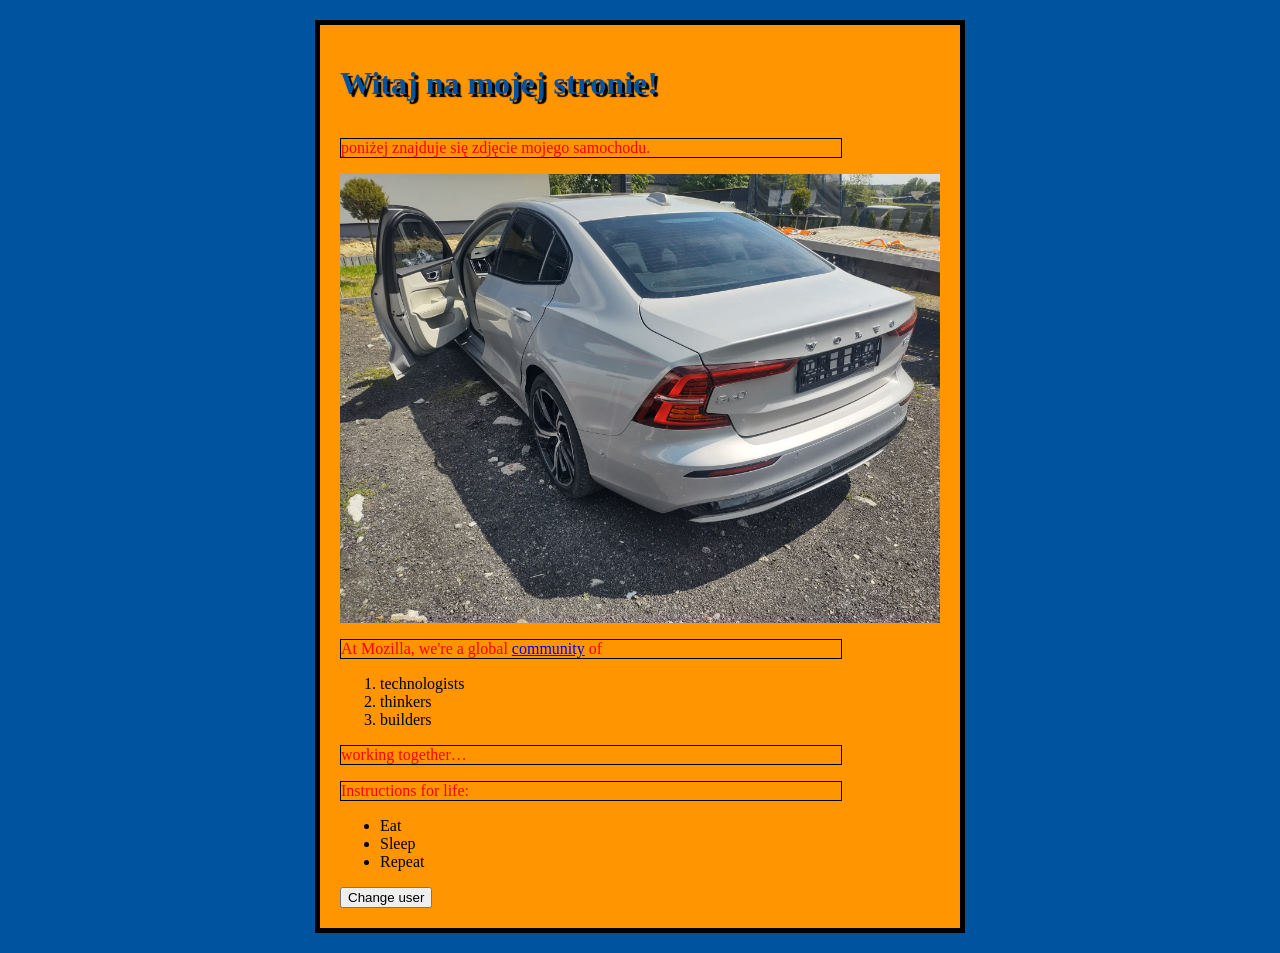
==== index.html @ 7fe22845 "zmiana folderu głównego dla plików" ====
<!doctype html>
<html lang="en-US">
  <head>
    <meta charset="utf-8" />
    <meta name="viewport" content="width=device-width" />
    <title>My test page</title>
    <link href="styles/style.css" rel="stylesheet" />
    <script async src="scripts/main.js"></script>
  </head>
  <body>
    <h1>Witaj na mojej stronie!</h1>
    <p>poniżej znajduje się zdjęcie mojego samochodu.</p>
    <img src="images/samochod.jpg" alt="samochód" />
    <p>At Mozilla, we're a global <a href="https://www.mozilla.org/">community</a> of</p>
<ol>
  <li>technologists</li>
  <li>thinkers</li>
  <li>builders</li>
</ol>

<p>working together…</p>

<p>Instructions for life:</p>

<ul>
  <li>Eat</li>
  <li>Sleep</li>
  <li>Repeat</li>
</ul>

<button>Change user</button>
  </body>
</html>
---- styles/style.css ----
p {
  color: red;
  width: 500px;
  border: 1px solid black;
}

html {
  background-color: #00539f;
}

body {
  width: 600px;
  margin: 0 auto;
  background-color: #ff9500;
  padding: 20px 20px 20px 20px;
  border: 5px solid black;
  margin: 20px auto;
}

h1 {
  margin: 0;
  padding: 20px 0;
  color: #00539f;
  text-shadow: 3px 3px 1px black;
}

img {
  display: block;
  margin: 0 auto;
  max-width: 100%;
}

.done {
  color: darkseagreen;
  text-decoration: line-through solid black 2px;
}
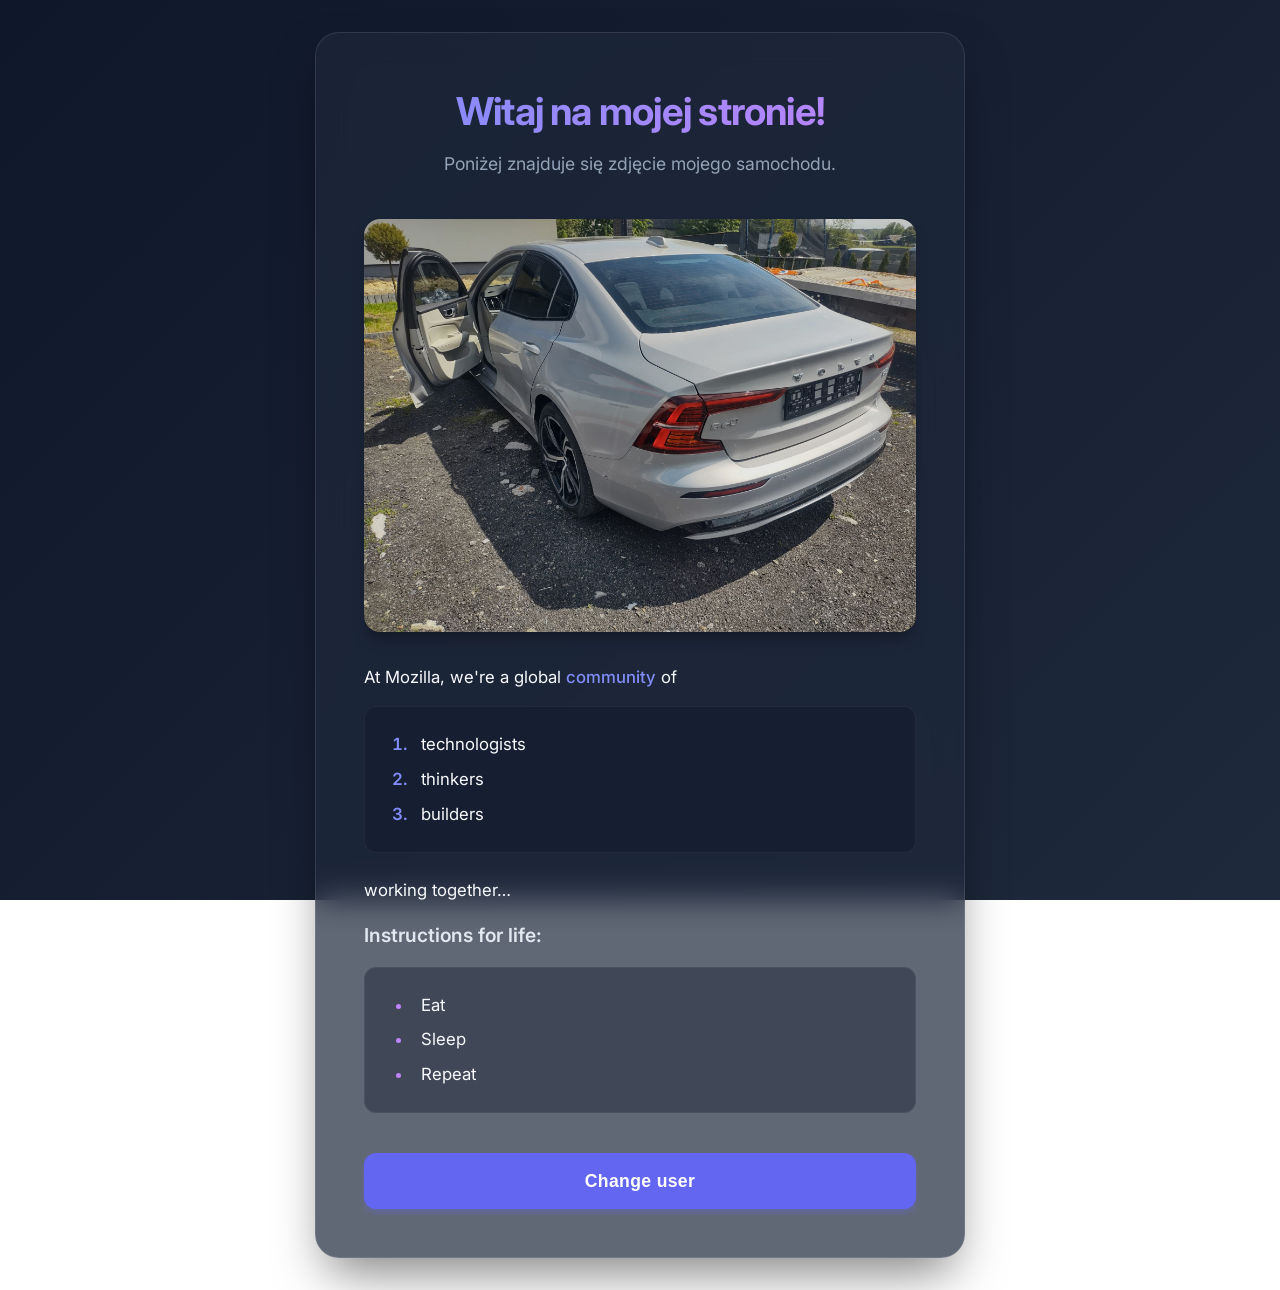
==== commit 5a4ff2c3: "ai frontend improvement" ====
--- a/index.html
+++ b/index.html
@@ -1,33 +1,50 @@
 <!doctype html>
-<html lang="en-US">
+<html lang="pl">
   <head>
     <meta charset="utf-8" />
-    <meta name="viewport" content="width=device-width" />
+    <meta name="viewport" content="width=device-width, initial-scale=1.0" />
     <title>My test page</title>
+    <!-- Nowoczesna czcionka z Google Fonts -->
+    <link rel="preconnect" href="https://fonts.googleapis.com">
+    <link rel="preconnect" href="https://fonts.gstatic.com" crossorigin>
+    <link href="https://fonts.googleapis.com/css2?family=Inter:wght@400;500;600;700&display=swap" rel="stylesheet">
     <link href="styles/style.css" rel="stylesheet" />
     <script async src="scripts/main.js"></script>
   </head>
   <body>
-    <h1>Witaj na mojej stronie!</h1>
-    <p>poniżej znajduje się zdjęcie mojego samochodu.</p>
-    <img src="images/samochod.jpg" alt="samochód" />
-    <p>At Mozilla, we're a global <a href="https://www.mozilla.org/">community</a> of</p>
-<ol>
-  <li>technologists</li>
-  <li>thinkers</li>
-  <li>builders</li>
-</ol>
+    <div class="container">
+      <header>
+        <h1>Witaj na mojej stronie!</h1>
+        <p class="subtitle">Poniżej znajduje się zdjęcie mojego samochodu.</p>
+      </header>
+      
+      <main>
+        <div class="image-wrapper">
+          <img src="images/samochod.jpg" alt="samochód" />
+        </div>
 
-<p>working together…</p>
+        <div class="content-section">
+          <p>At Mozilla, we're a global <a href="https://www.mozilla.org/">community</a> of</p>
+          <ol>
+            <li>technologists</li>
+            <li>thinkers</li>
+            <li>builders</li>
+          </ol>
 
-<p>Instructions for life:</p>
+          <p>working together…</p>
 
-<ul>
-  <li>Eat</li>
-  <li>Sleep</li>
-  <li>Repeat</li>
-</ul>
+          <div class="instructions">
+            <h3>Instructions for life:</h3>
+            <ul>
+              <li>Eat</li>
+              <li>Sleep</li>
+              <li>Repeat</li>
+            </ul>
+          </div>
+        </div>
 
-<button>Change user</button>
+        <button>Change user</button>
+      </main>
+    </div>
   </body>
 </html>
--- a/styles/style.css
+++ b/styles/style.css
@@ -1,36 +1,200 @@
-p {
-  color: red;
-  width: 500px;
-  border: 1px solid black;
-}
-
-html {
-  background-color: #00539f;
+:root {
+  --primary-color: #6366f1; /* Indigo */
+  --primary-hover: #4f46e5;
+  --bg-gradient-start: #0f172a; /* Slate 900 */
+  --bg-gradient-end: #1e293b; /* Slate 800 */
+  --text-main: #f8fafc; /* Slate 50 */
+  --text-muted: #94a3b8; /* Slate 400 */
+  --card-bg: rgba(30, 41, 59, 0.7);
+  --card-border: rgba(255, 255, 255, 0.1);
+}
+
+* {
+  box-sizing: border-box;
+  margin: 0;
+  padding: 0;
 }
 
 body {
-  width: 600px;
-  margin: 0 auto;
-  background-color: #ff9500;
-  padding: 20px 20px 20px 20px;
-  border: 5px solid black;
-  margin: 20px auto;
+  font-family: 'Inter', -apple-system, BlinkMacSystemFont, "Segoe UI", Roboto, sans-serif;
+  background: linear-gradient(135deg, var(--bg-gradient-start) 0%, var(--bg-gradient-end) 100%);
+  background-attachment: fixed;
+  color: var(--text-main);
+  min-height: 100vh;
+  display: flex;
+  justify-content: center;
+  align-items: center;
+  padding: 2rem 1rem;
+  line-height: 1.6;
+}
+
+.container {
+  background: var(--card-bg);
+  backdrop-filter: blur(16px);
+  -webkit-backdrop-filter: blur(16px);
+  border: 1px solid var(--card-border);
+  border-radius: 24px;
+  padding: 3rem;
+  max-width: 650px;
+  width: 100%;
+  box-shadow: 0 25px 50px -12px rgba(0, 0, 0, 0.5);
+  animation: fadeIn 0.8s ease-out;
+}
+
+@keyframes fadeIn {
+  from { opacity: 0; transform: translateY(20px); }
+  to { opacity: 1; transform: translateY(0); }
+}
+
+header {
+  text-align: center;
+  margin-bottom: 2.5rem;
 }
 
 h1 {
-  margin: 0;
-  padding: 20px 0;
-  color: #00539f;
-  text-shadow: 3px 3px 1px black;
+  font-size: 2.4rem;
+  font-weight: 700;
+  margin-bottom: 0.5rem;
+  background: linear-gradient(to right, #818cf8, #c084fc);
+  -webkit-background-clip: text;
+  -webkit-text-fill-color: transparent;
+  background-clip: text;
+  letter-spacing: -0.02em;
+}
+
+.subtitle {
+  color: var(--text-muted);
+  font-size: 1.1rem;
+}
+
+.image-wrapper {
+  border-radius: 16px;
+  overflow: hidden;
+  margin-bottom: 2rem;
+  box-shadow: 0 10px 15px -3px rgba(0, 0, 0, 0.3);
+  transition: transform 0.3s ease;
+  background: #000;
+}
+
+.image-wrapper:hover {
+  transform: scale(1.02);
 }
 
 img {
   display: block;
-  margin: 0 auto;
-  max-width: 100%;
-}
-
+  width: 100%;
+  height: auto;
+  object-fit: cover;
+  opacity: 0.9;
+  transition: opacity 0.3s ease;
+}
+
+.image-wrapper:hover img {
+  opacity: 1;
+}
+
+.content-section {
+  margin-bottom: 2.5rem;
+  font-size: 1.05rem;
+}
+
+.content-section p {
+  margin-bottom: 1rem;
+}
+
+a {
+  color: #818cf8;
+  text-decoration: none;
+  font-weight: 500;
+  position: relative;
+  transition: color 0.2s;
+}
+
+a:hover {
+  color: #a5b4fc;
+}
+
+a::after {
+  content: '';
+  position: absolute;
+  width: 100%;
+  transform: scaleX(0);
+  height: 2px;
+  bottom: -2px;
+  left: 0;
+  background-color: #a5b4fc;
+  transform-origin: bottom right;
+  transition: transform 0.25s ease-out;
+}
+
+a:hover::after {
+  transform: scaleX(1);
+  transform-origin: bottom left;
+}
+
+ol, ul {
+  background: rgba(15, 23, 42, 0.4);
+  padding: 1.5rem 1.5rem 1.5rem 3rem;
+  border-radius: 12px;
+  margin-bottom: 1.5rem;
+  border: 1px solid rgba(255, 255, 255, 0.05);
+}
+
+li {
+  margin-bottom: 0.5rem;
+  color: var(--text-main);
+  padding-left: 0.5rem;
+}
+
+li:last-child {
+  margin-bottom: 0;
+}
+
+ol li::marker {
+  color: #818cf8;
+  font-weight: 600;
+}
+
+ul li::marker {
+  color: #c084fc;
+}
+
+.instructions h3 {
+  font-size: 1.2rem;
+  font-weight: 600;
+  margin-bottom: 1rem;
+  color: #e2e8f0;
+}
+
+button {
+  display: block;
+  width: 100%;
+  padding: 1.1rem 2rem;
+  font-size: 1.1rem;
+  font-weight: 600;
+  color: white;
+  background: var(--primary-color);
+  border: none;
+  border-radius: 12px;
+  cursor: pointer;
+  transition: all 0.3s ease;
+  box-shadow: 0 4px 6px -1px rgba(99, 102, 241, 0.4);
+  letter-spacing: 0.02em;
+}
+
+button:hover {
+  background: var(--primary-hover);
+  transform: translateY(-2px);
+  box-shadow: 0 10px 15px -3px rgba(99, 102, 241, 0.5);
+}
+
+button:active {
+  transform: translateY(0);
+}
+
+/* W przypadku użycia klasy done z JS */
 .done {
-  color: darkseagreen;
-  text-decoration: line-through solid black 2px;
+  color: #64748b;
+  text-decoration: line-through;
+  opacity: 0.7;
 }
